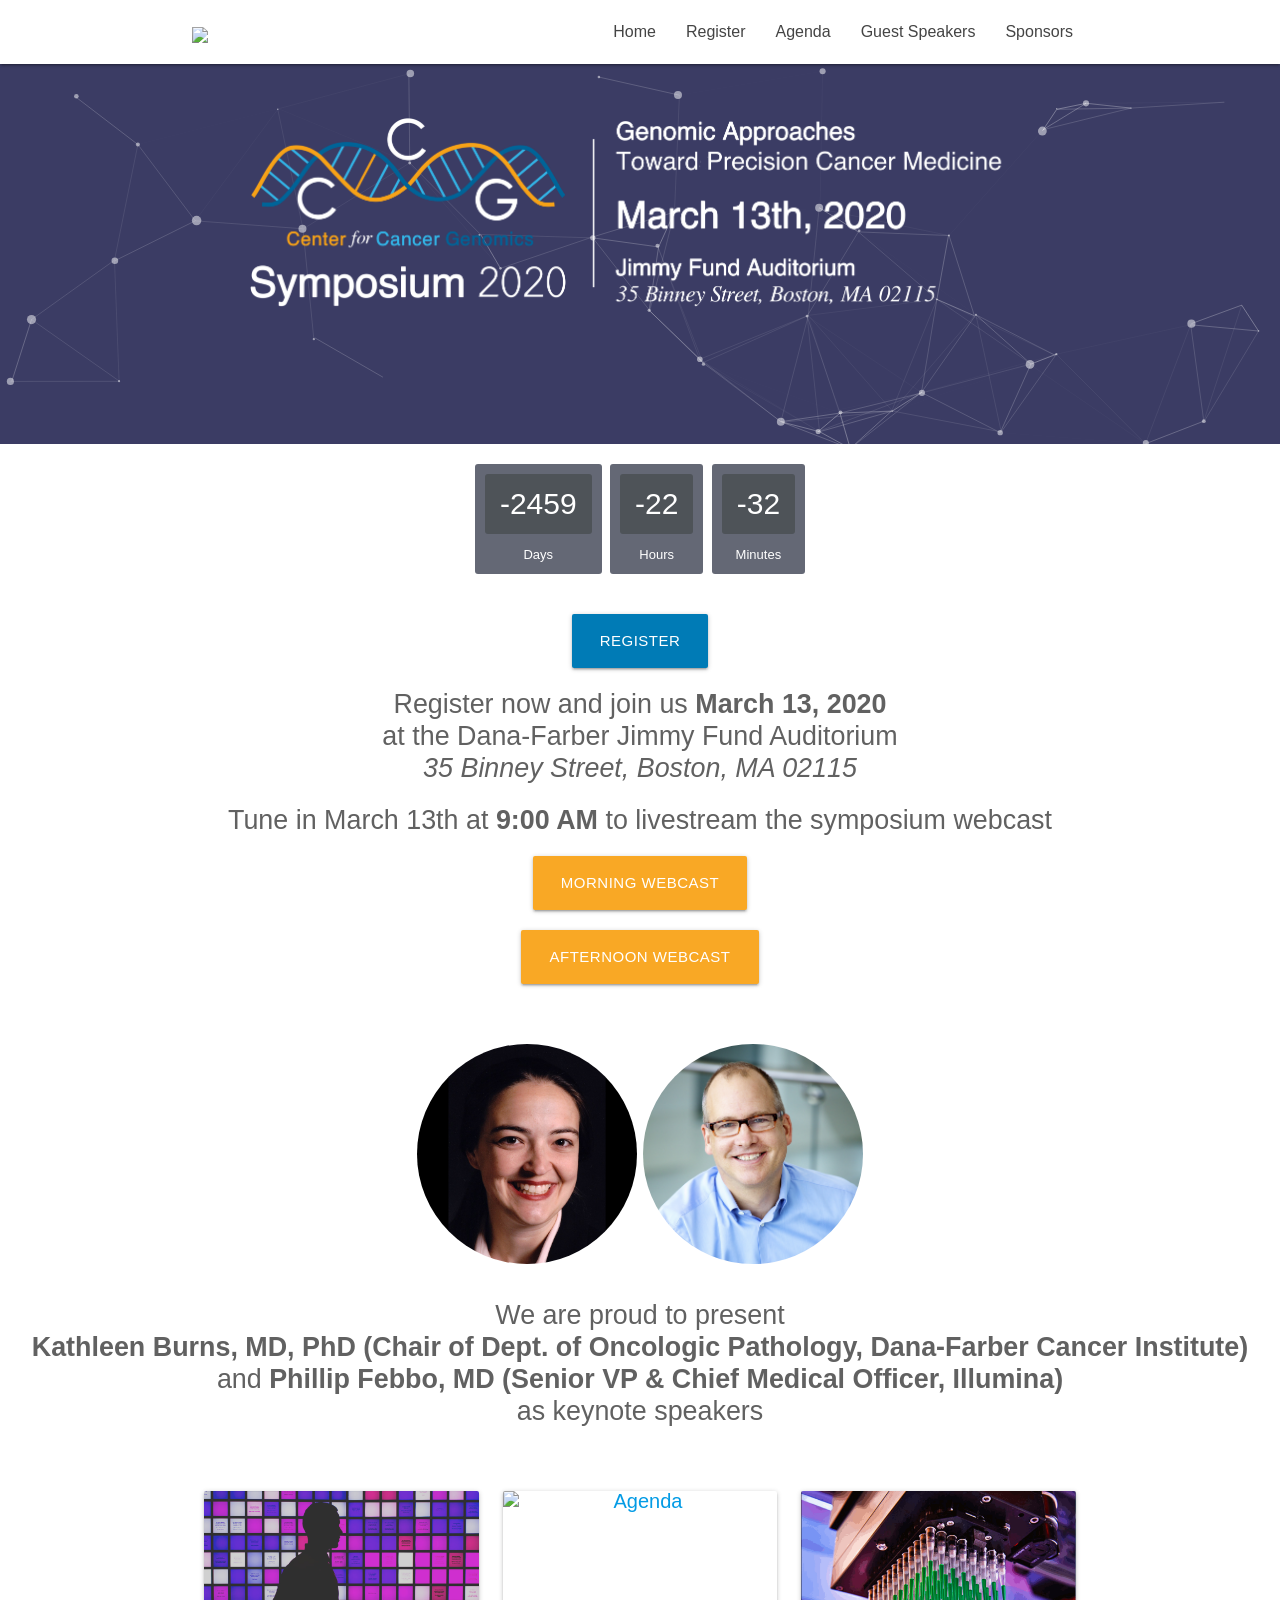
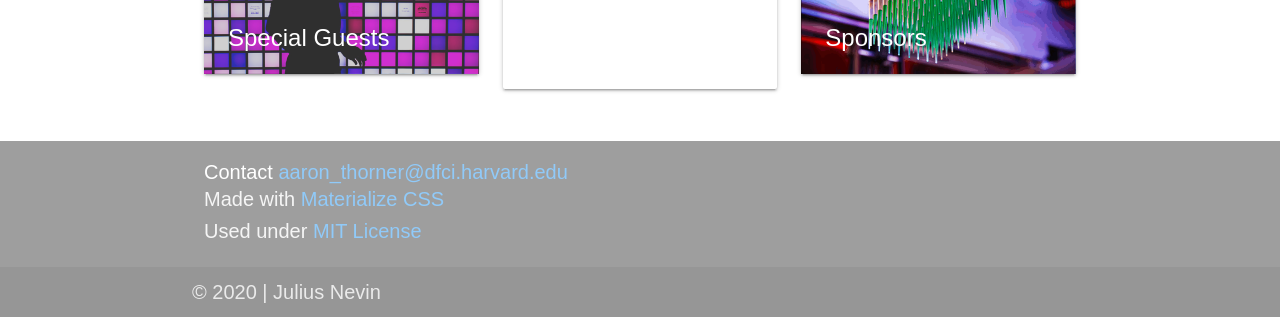
==== index.html @ 91794376 "Update index.html" ====
<!DOCTYPE html>
<html lang="en">

    <head>
        <meta content="text/html; charset=UTF-8" http-equiv="Content-Type"/>
        <meta content="width=device-width, initial-scale=1" name="viewport"/>
        <title>CCG Symposium 2020 | Home</title>

        <!-- CSS  -->
        <link href="https://fonts.googleapis.com/icon?family=Material+Icons" rel="stylesheet">
        <link href="css/materialize.css" media="screen,projection" rel="stylesheet" type="text/css"/>
        <link href="css/materialize.min.css" media="screen,projection" rel="stylesheet" type="text/css"/>
        <link href="css/style.css" media="screen,projection" rel="stylesheet" type="text/css"/>
        <link href="css/materialize-social.css" media="screen,projection" rel="stylesheet" type="text/css"/>

        <link href="img/favicon.png" rel="icon">

    </head>

    <body>
        <nav class="white" role="navigation">
            <div class="nav-wrapper container">
                <a class="brand-logo" href="https://www.dana-farber.org/research/departments-centers-and-labs/integrative-research-centers/center-for-cancer-genome-discovery/" id="logo-container"><img src="https://www.dana-farber.org/ui/images/img-logo-2x-new.png" style="padding-top: 8px;" width="180"></a>
                <ul class="right hide-on-med-and-down">
                    <li>
                        <a href="index.html">Home</a>
                    </li>
                    <li>
                        <a href="https://docs.google.com/forms/d/e/1FAIpQLScaH3GKO5jybAWnoxm8asx4f4J4zlzcFQarXJ048cULuF-FJQ/viewform">Register</a>
                    </li>
                    <li>
                        <a href="2020_Symposium_Agenda_Titles.pdf">Agenda</a>
                    </li>
                    <li>
                        <a href="guests.html">Guest Speakers</a>
                    </li>
                    <li>
                        <a href="sponsors.html">Sponsors</a>
                    </li>
                </ul>

                <ul class="sidenav" id="nav-mobile">
                    <li>
                        <a href="index.html">Home</a>
                    </li>
                    <li>
                        <a href="https://docs.google.com/forms/d/e/1FAIpQLScaH3GKO5jybAWnoxm8asx4f4J4zlzcFQarXJ048cULuF-FJQ/viewform">Register</a>
                    </li>
                    <li>
                        <a href="2020_Symposium_Agenda_Titles.pdf">Agenda</a>
                    </li>
                    <li>
                        <a href="guests.html">Guest Speakers</a>
                    </li>
                    <li>
                        <a href="sponsors.html">Sponsors</a>
                    </li>
                </ul>
                <a class="sidenav-trigger" data-target="nav-mobile" href="#">
                    <i class="material-icons">menu</i>
                </a>
            </div>
        </nav>

        <div class="parallax-container" id="index-banner">
              <div class="parallax">
                <div id="particles-js"></div>
            </div>
                <a name="home"></a>
                <div class="container">
                    <div class="row center">

                        <style>
                            .gfg {
                                max-width: 100%;
                                text-align: center;
                                padding: 50px;
                            }

                            img {
                                max-width: 100%;
                                align-self: center;
                                margin: 0 auto;
                            }
                            
                        </style>
                        <div class="gfg">
                            <img src="img/ccg_logo_alt.png" 
                            srcset="img/ccg_logo_alt.png 992w, 
                            img/ccg_logo.png" 
                            sizes="(min-width:992px) 100vw">
                        </div>
                       

                    </div>
                </div>

                
            </div>
        <br>
<div class="row center">

                <div id="clockdiv">
                    <div>
                        <span class="days" id="day"></span>
                        <div class="small">
                            <small>Days</small>
                        </div>
                    </div>
                    <div>
                        <span class="hours" id="hour"></span>
                        <div class="small">
                            <small>Hours</small>
                        </div>
                    </div>
                    <div>
                        <span class="minutes" id="minute"></span>
                        <div class="small">
                            <small>Minutes</small>
                        </div>
                    </div>
    
                    </div>
                </div>

        <style>
            small {
                font-size: small;
            }
        </style>


<br>

 <div class="row center">
                  
                  <a class="waves-effect waves-light btn-large linkedin" href="https://docs.google.com/forms/d/e/1FAIpQLScaH3GKO5jybAWnoxm8asx4f4J4zlzcFQarXJ048cULuF-FJQ/viewform">REGISTER</a>

              </div>

<div class="row center">
  <p class="flow-text">
  <strong class ="grey-text text-darken-2">Register now and join us <b>March 13, 2020</b> <br> at the Dana-Farber Jimmy Fund Auditorium <br><i>35 Binney Street, Boston, MA 02115</i></strong></p>
<br>
      <p class="flow-text">
      <strong class ="grey-text text-darken-2">Tune in March 13th at <b>9:00 AM</b> to livestream the symposium webcast</strong></p>

<br>
                  
                  <a class="waves-effect waves-light btn-large yellow darken-3" href="https://externalmediasite.partners.org/Mediasite/Play/9fe8ebcc84424815a90bc1432d85db121d">Morning Webcast</a>

              <br><br>
                  
                  <a class="waves-effect waves-light btn-large btn-large yellow darken-3" href="https://externalmediasite.partners.org/Mediasite/Play/fb950b2f7de045c0a0c8453754033b471d">Afternoon Webcast</a>

              </div>
    
    <br>
                        
               
               
            </div>

        </div>
</div>
<br>

<div class="row center">

        <img src="img/guests/burns.png" alt="" width="220px" class="circle">
        <img src="img/guests/febbo.png" alt="" width="220px" class="circle">

    <p class="flow-text"><br>
        <strong class ="grey-text text-darken-2">We are proud to present <br><b>Kathleen Burns, MD, PhD (Chair of Dept. of Oncologic Pathology, Dana-Farber Cancer Institute)</b><br>and <b>Phillip Febbo, MD (Senior VP & Chief Medical Officer, Illumina)</b> <br> as keynote speakers</strong></p>
  <br>

<div class="parallax">
<div id="particles-js">
    


</a></html></div></div></body></html></div><div class="section"><div class="container"><div class="row center"><div class="col s12 m4"><div class="card"><div class="card-image waves-effect waves-block waves-light"><a href="./guests.html">
<img alt="Special Guests" class="responsive-img wp-post-image" height="220" src="img/guests.jpg" title="Special Guests" width="305">
<span class="card-title home">
    <font style="vertical-align: inherit;">
        <font style="vertical-align: inherit;">Special Guests</font>
    </font>
</span></a></div></div></div><div class="col s12 m4"><div class="card"><div class="card-image waves-effect waves-block waves-light"><a href="2020_Symposium_Agenda_Titles.pdf">
<img alt="Agenda" class="responsive-img wp-post-image" height="220" src="img/dana.png" title="Agenda" width="305">
<span class="card-title home">
    <font style="vertical-align: inherit;">
        <font style="vertical-align: inherit;">Agenda</font>
    </font>
</span></a></div></div></div><div class="col s12 m4"><div class="card"><div class="card-image waves-effect waves-block waves-light"><a href="sponsors.html">
<img alt="Sponsors" class="responsive-img wp-post-image" height="220" src="img/sponsors.png" title="Sponsors" width="305">
<span class="card-title home">
    <font style="vertical-align: inherit;">
        <font color="white" style="vertical-align: inherit;">Sponsors</font>
    </font>
</span></a></div></div></div></div></div></div><footer class="page-footer grey"><div class="container"><div class="row"><div class="col l6 s12"><h5 class="white-text">Contact <a class="blue-text text-lighten-3" href="mailto:aaron_thorner@dfci.harvard.edu">aaron_thorner@dfci.harvard.edu</a><br></p></h5><p class="grey-text text-lighten-4">Made with <a class="blue-text text-lighten-3" href="http://materializecss.com">Materialize CSS</a><br></p><p class="grey-text text-lighten-4">Used under <a class="blue-text text-lighten-3" href="https://github.com/Dogfalo/materialize/blob/master/LICENSE">MIT
                                                                            License</a></p></div><div class="col l3 s12"></div></div></div><div class="footer-copyright"><div class="container">&copy; 2020 | Julius Nevin</div></div></footer>
                                                                            
                                                                            <!--  Scripts--><script src="https://code.jquery.com/jquery-2.1.1.min.js"></script><script src="js/materialize.js"></script><script src="js/init.js"></script><script src="http://cdn.jsdelivr.net/particles.js/2.0.0/particles.min.js"></script><script src="js/particles.js"></script><script src="js/particles.min.js"></script><script src="js/app.js"></script><script>var deadline = new Date("March 13, 2020 08:30:00").getTime();

var x = setInterval(function () {

    var now = new Date().getTime();
    var t = deadline - now;
    var days = Math.floor(t / (1000 * 60 * 60 * 24));
    var hours = Math.floor((t % (1000 * 60 * 60 * 24)) / (1000 * 60 * 60));
    var minutes = Math.floor((t % (1000 * 60 * 60)) / (1000 * 60));
    var seconds = Math.floor((t % (1000 * 60)) / 1000);
    document.getElementById("day").innerHTML = days;
    document.getElementById("hour").innerHTML = hours;
    document.getElementById("minute").innerHTML = minutes;
    document.getElementById("second").innerHTML = seconds;
    if (t < 0) {
        clearInterval(x);
        document.getElementById("demo").innerHTML = "TIME UP";
        document.getElementById("day").innerHTML = '0';
        document.getElementById("hour").innerHTML = '0';
        document.getElementById("minute").innerHTML = '0';
        document.getElementById("second").innerHTML = '0';
    }
}, 1000);</script><meta content="width=device-width, initial-scale=1" name="viewport"><style>body {
    font-family: Arial, Helvetica, sans-serif;
    font-size: 20px;
}

#myBtn {
    display: none;
    position: fixed;
    bottom: 20px;
    right: 30px;
    z-index: 99;
    font-size: 18px;
    border: none;
    outline: none;
    background-color: rgba(73, 72, 72, 0.514);
    color: white;
    cursor: pointer;
    padding: 15px;
    border-radius: 4px;
}

#myBtn:hover {
    background-color: #555;
}<style></head><body><button id="myBtn" onclick="topFunction()" title="Go to top">▲</button><script>window.onscroll = function () {
    scrollFunction()
};

function scrollFunction() {
    if (document.body.scrollTop > 50 || document.documentElement.scrollTop > 50) {
        document.getElementById("myBtn").style.display = "block";
    } else {
        document.getElementById("myBtn").style.display = "none";
    }
}

// When the user clicks on the button, scroll to the top of the document
function topFunction() {
    document.body.scrollTop = 0;
    document.documentElement.scrollTop = 0;
}</script></body></html>
---- css/style.css ----
/* Custom Stylesheet */
/**
 * Use this file to override Materialize files so you can update
 * the core Materialize files in the future
 *
 * Made By MaterializeCSS.com
 */

 
nav ul a,
nav .brand-logo {
  color: #444;
}

p {
  line-height: 2rem;
}

.sidenav-trigger {
  color: #204c70;
}

.parallax-container {
  min-height: 380px;
  line-height: 0;
  height: auto;
  color: rgba(255,255,255,.9);
}
  .parallax-container .section {
    width: 100%;
  }

@media only screen and (max-width : 992px) {
  .parallax-container .section {
    position: absolute;
    top: 40%;
  }
  #index-banner .section {
    top: 10%;
  }
}

@media only screen and (max-width : 600px) {
  #index-banner .section {
    top: 0;
  }
}

#clockdiv{
  font-family: sans-serif;
  color: #fff;
  display: inline-block;
  font-weight: 100;
  text-align: center;
  font-size: 30px;
}

#clockdiv > div{
  padding: 10px;
  border-radius: 3px;
  background: rgb(100, 104, 117);
  display: inline-block;
}

#clockdiv div > span{
  padding: 15px;
  border-radius: 3px;
  background: rgb(78, 83, 88);
  display: inline-block;
}

.icon-block {
  padding: 0 15px;
}
.icon-block .material-icons {
  font-size: inherit;
}

footer.page-footer {
  margin: 0;
}

/* =============================================================================
   HTML5 CSS Reset Minified - Eric Meyer
   ========================================================================== */

   html,body,div,span,object,iframe,h1,h2,h3,h4,h5,h6,p,blockquote,pre,abbr,address,cite,code,del,dfn,em,img,ins,kbd,q,samp,small,strong,sub,sup,var,b,i,dl,dt,dd,ol,ul,li,fieldset,form,label,legend,table,caption,tbody,tfoot,thead,tr,th,td,article,aside,canvas,details,figcaption,figure,footer,header,hgroup,menu,nav,section,summary,time,mark,audio,video{margin:0;padding:0;border:0;outline:0;font-size:100%;vertical-align:baseline;background:transparent}
   body{line-height:1}
   article,aside,details,figcaption,figure,footer,header,hgroup,menu,nav,section{display:block}
   nav ul{list-style:none}
   blockquote,q{quotes:none}
   blockquote:before,blockquote:after,q:before,q:after{content:none}
   a{margin:0;padding:0;font-size:100%;vertical-align:baseline;background:transparent;text-decoration:none}
   mark{background-color:#ff9;color:#000;font-style:italic;font-weight:bold}
   del{text-decoration:line-through}
   abbr[title],dfn[title]{border-bottom:1px dotted;cursor:help}
   table{border-collapse:collapse;border-spacing:0}
   hr{display:block;height:1px;border:0;border-top:1px solid #ccc;margin:1em 0;padding:0}
   input,select{vertical-align:middle}
   li{list-style:none}
   
   
   /* =============================================================================
      My CSS
      ========================================================================== */
   
   
   
   .js-count-particles{
     font-size: 1.1em;
   }
   
   #stats,
   .count-particles{
     -webkit-user-select: none;
     margin-top: 5px;
     margin-left: 5px;
   }
   
   #stats{
     border-radius: 3px 3px 0 0;
     overflow: hidden;
   }
   
   .count-particles{
     border-radius: 0 0 3px 3px;
   }
   
   
   /* ---- particles.js container ---- */
   
   #particles-js{
     width: 100%;
     height: 100%;
     background-color: #3b3c64;
     background-image: genes.jpg;
     background-size: cover;
     background-position: 50% 50%;
     background-repeat: no-repeat;
   }
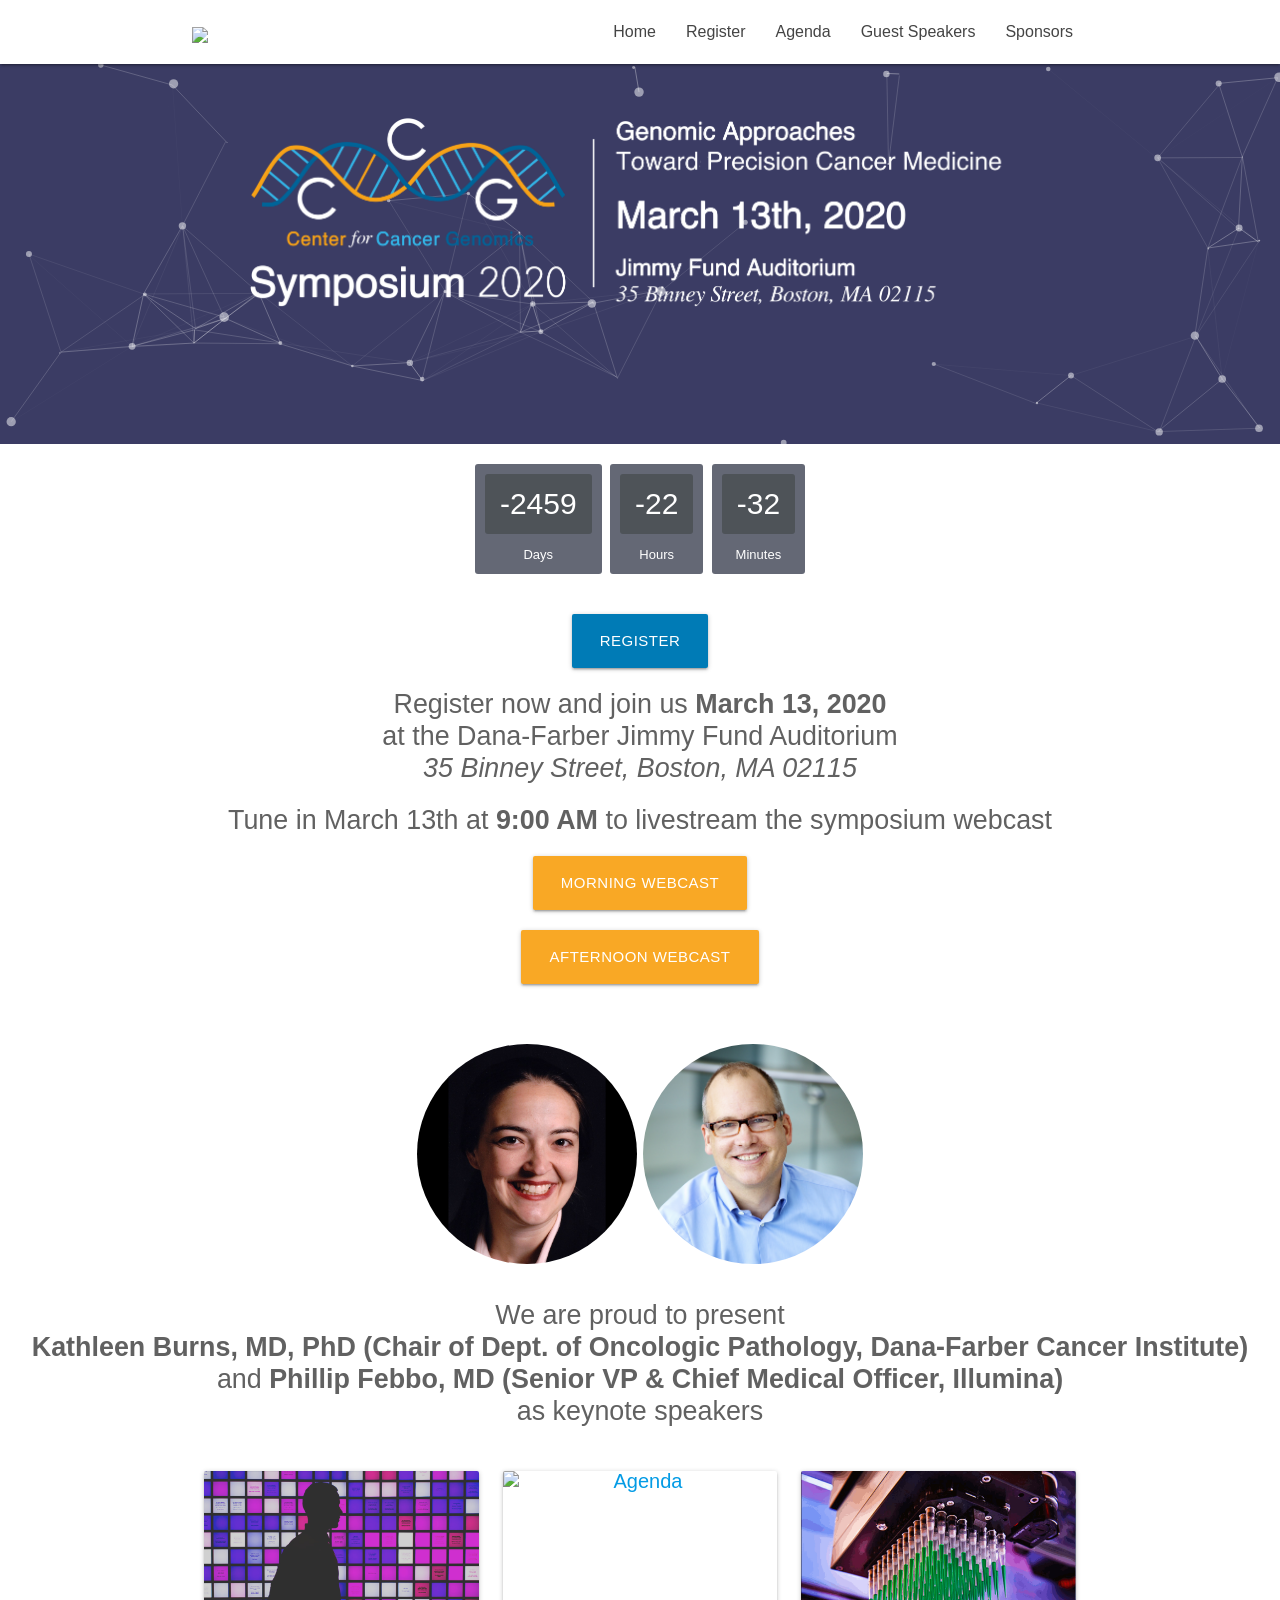
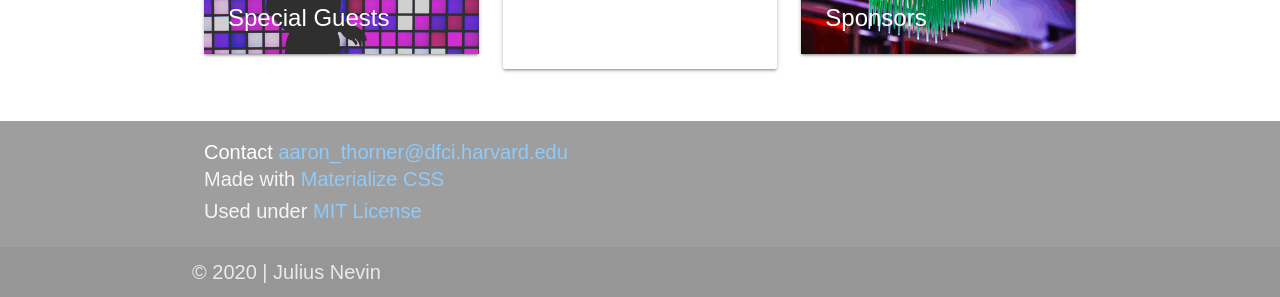
==== commit 73b04443: "Update index.html" ====
--- a/index.html
+++ b/index.html
@@ -172,7 +172,7 @@
 
     <p class="flow-text"><br>
         <strong class ="grey-text text-darken-2">We are proud to present <br><b>Kathleen Burns, MD, PhD (Chair of Dept. of Oncologic Pathology, Dana-Farber Cancer Institute)</b><br>and <b>Phillip Febbo, MD (Senior VP & Chief Medical Officer, Illumina)</b> <br> as keynote speakers</strong></p>
-  <br>
+  
 
 <div class="parallax">
 <div id="particles-js">
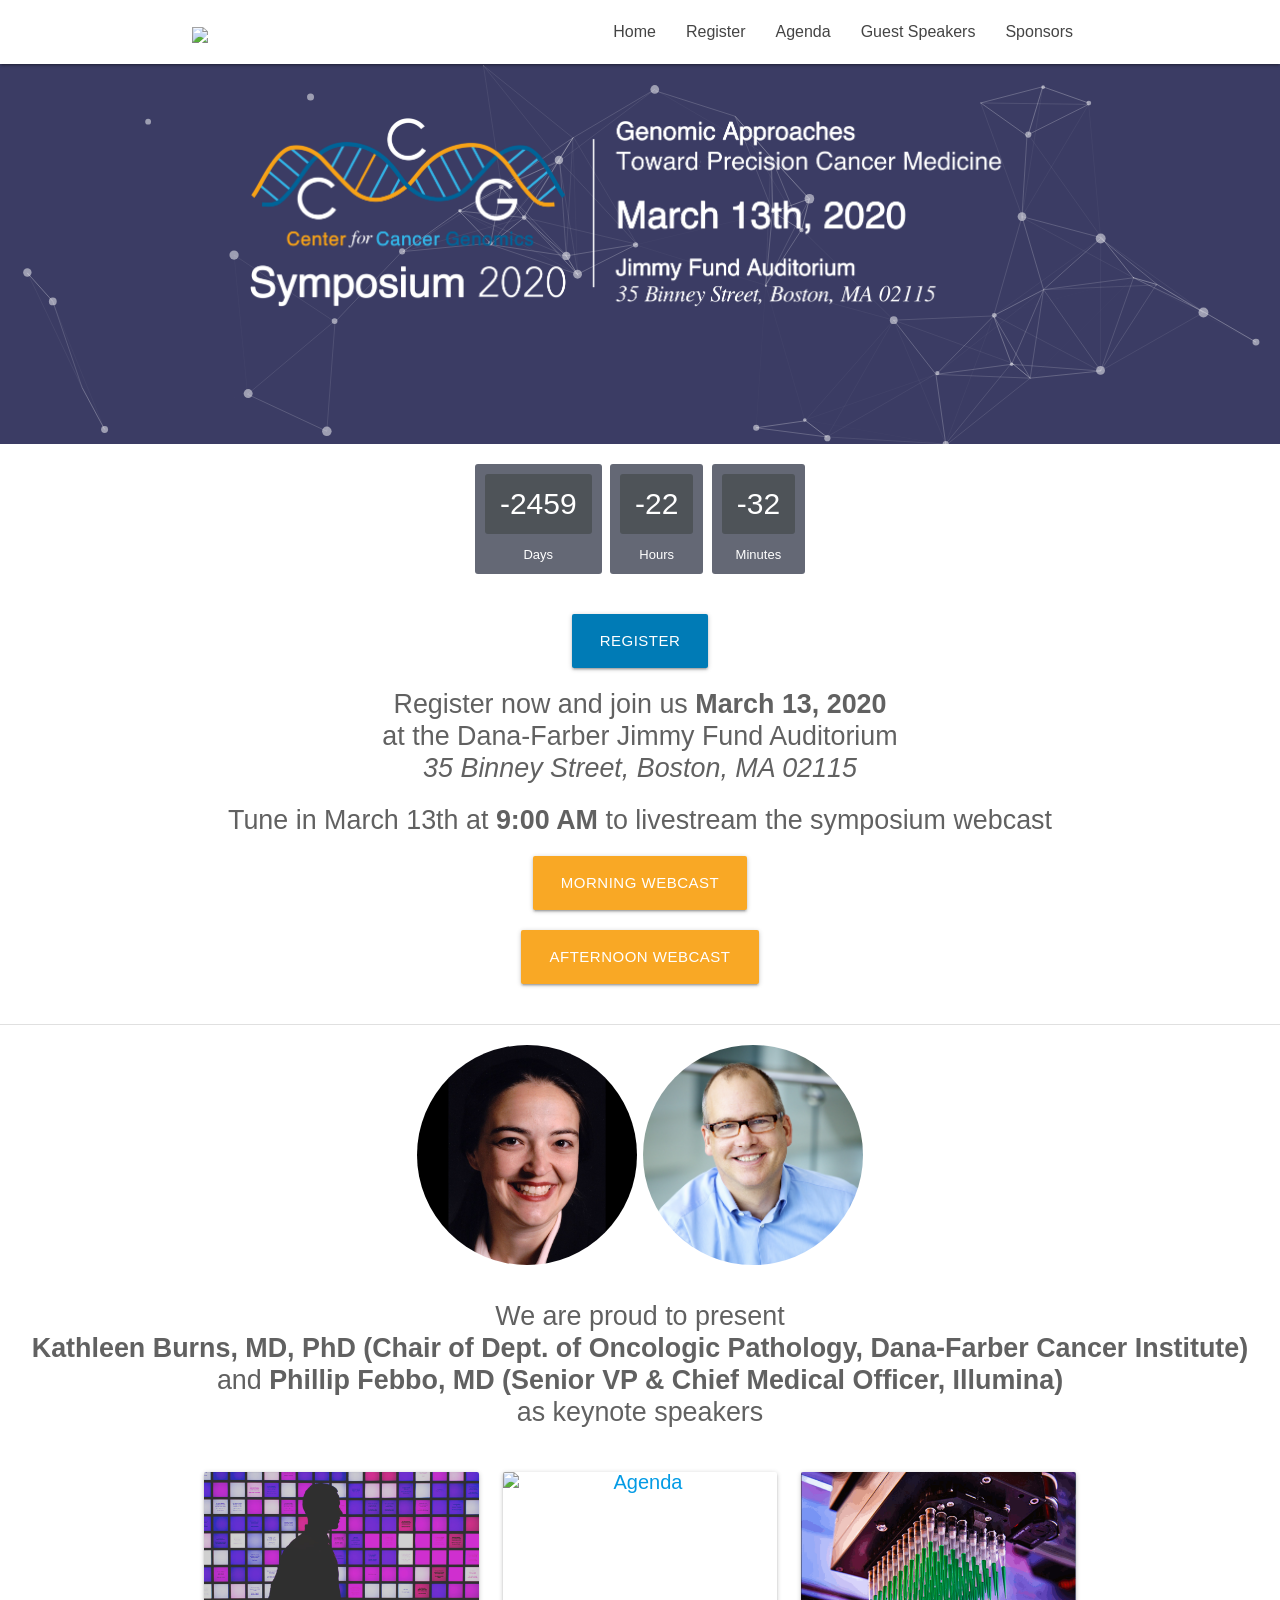
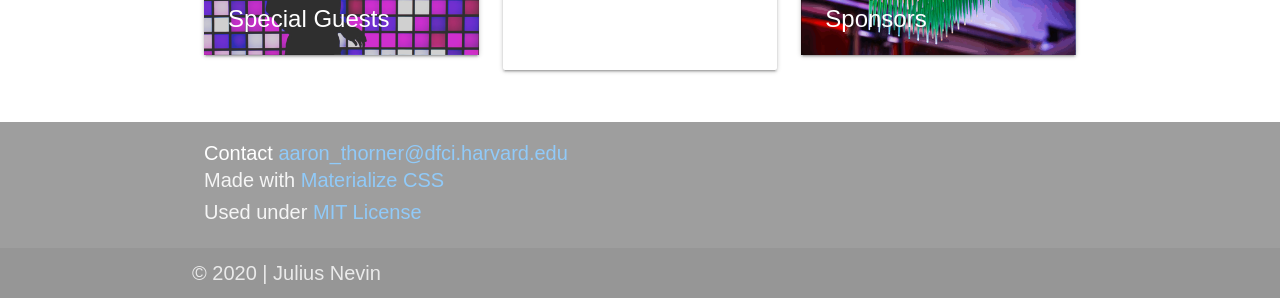
==== commit 7fa3e633: "Update index.html" ====
--- a/index.html
+++ b/index.html
@@ -156,9 +156,8 @@
               </div>
     
     <br>
-                        
-               
-               
+              <div class="divider"></div>
+
             </div>
 
         </div>
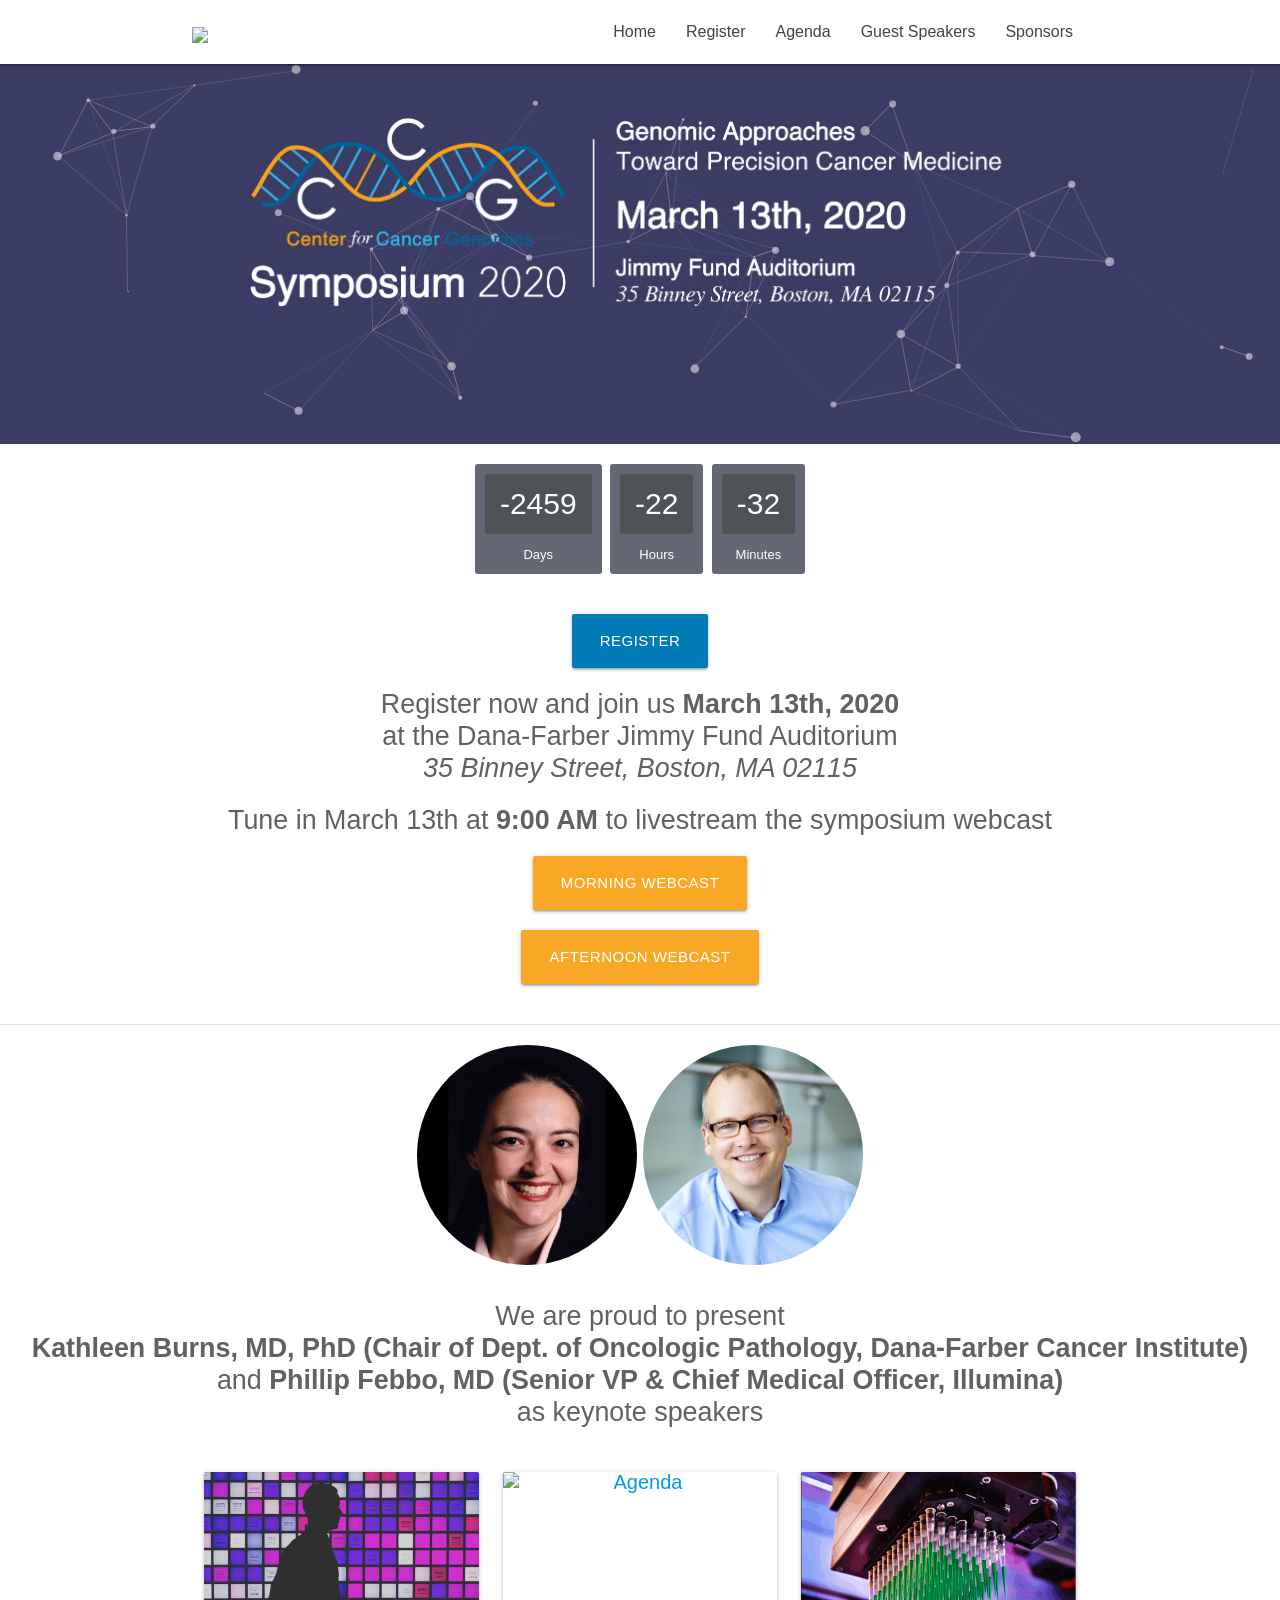
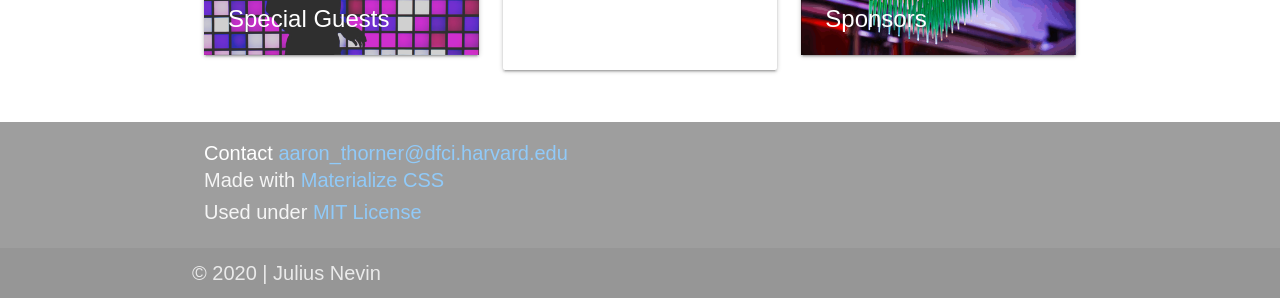
==== commit 51761a48: "Update index.html" ====
--- a/index.html
+++ b/index.html
@@ -140,7 +140,7 @@
 
 <div class="row center">
   <p class="flow-text">
-  <strong class ="grey-text text-darken-2">Register now and join us <b>March 13, 2020</b> <br> at the Dana-Farber Jimmy Fund Auditorium <br><i>35 Binney Street, Boston, MA 02115</i></strong></p>
+  <strong class ="grey-text text-darken-2">Register now and join us <b>March 13th, 2020</b> <br> at the Dana-Farber Jimmy Fund Auditorium <br><i>35 Binney Street, Boston, MA 02115</i></strong></p>
 <br>
       <p class="flow-text">
       <strong class ="grey-text text-darken-2">Tune in March 13th at <b>9:00 AM</b> to livestream the symposium webcast</strong></p>
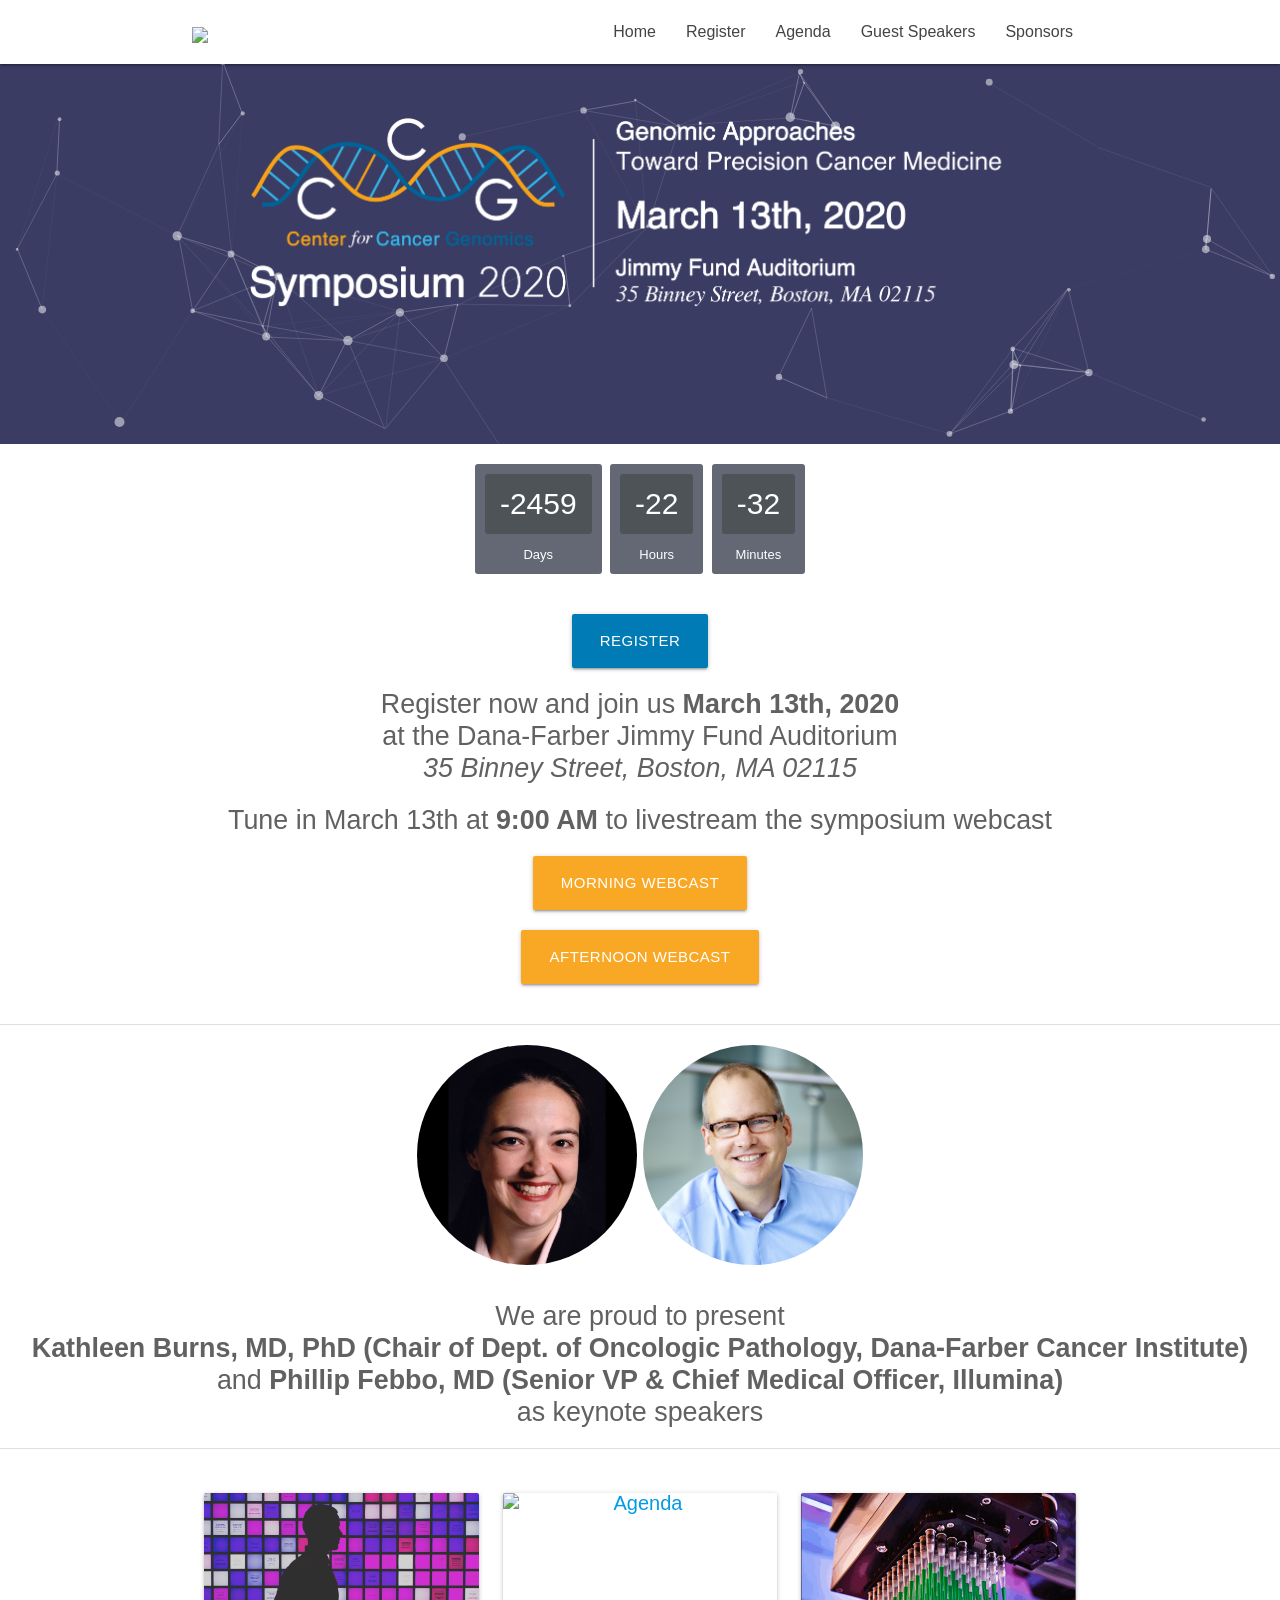
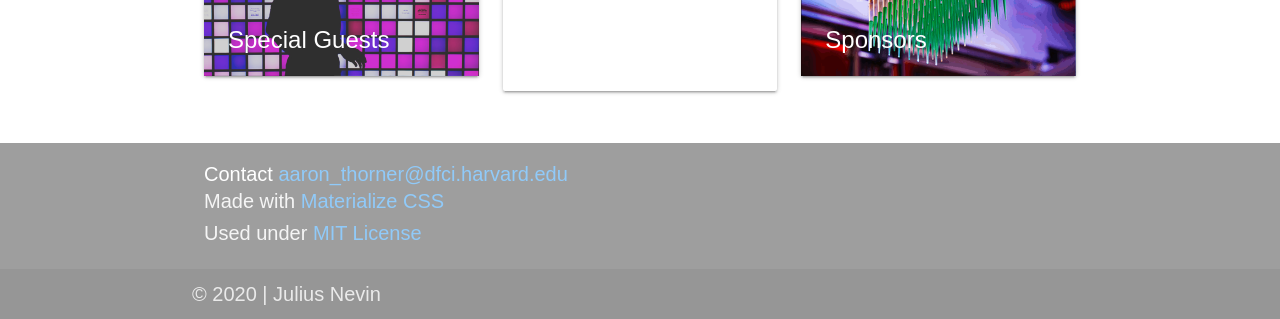
==== commit 5c670aec: "Update index.html" ====
--- a/index.html
+++ b/index.html
@@ -171,7 +171,9 @@
 
     <p class="flow-text"><br>
         <strong class ="grey-text text-darken-2">We are proud to present <br><b>Kathleen Burns, MD, PhD (Chair of Dept. of Oncologic Pathology, Dana-Farber Cancer Institute)</b><br>and <b>Phillip Febbo, MD (Senior VP & Chief Medical Officer, Illumina)</b> <br> as keynote speakers</strong></p>
-  
+  <br>
+                  <div class="divider"></div>
+
 
 <div class="parallax">
 <div id="particles-js">
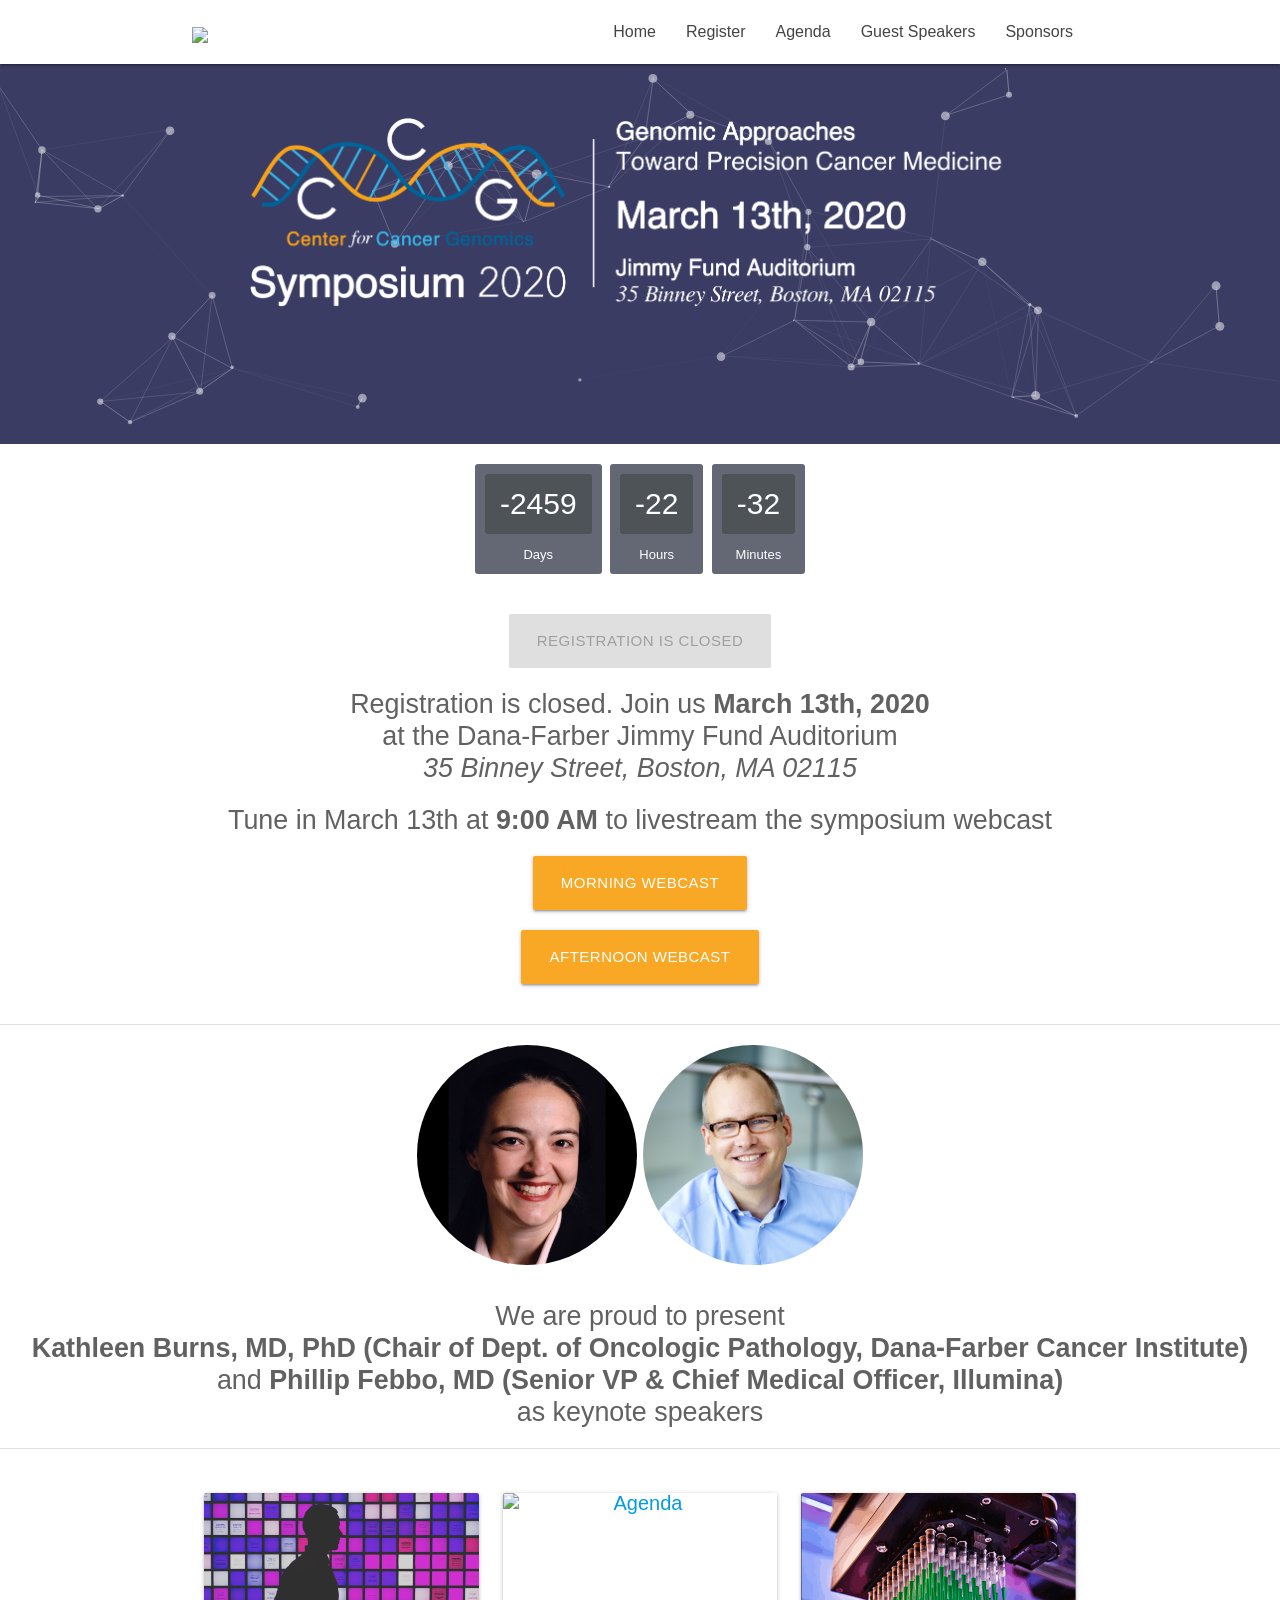
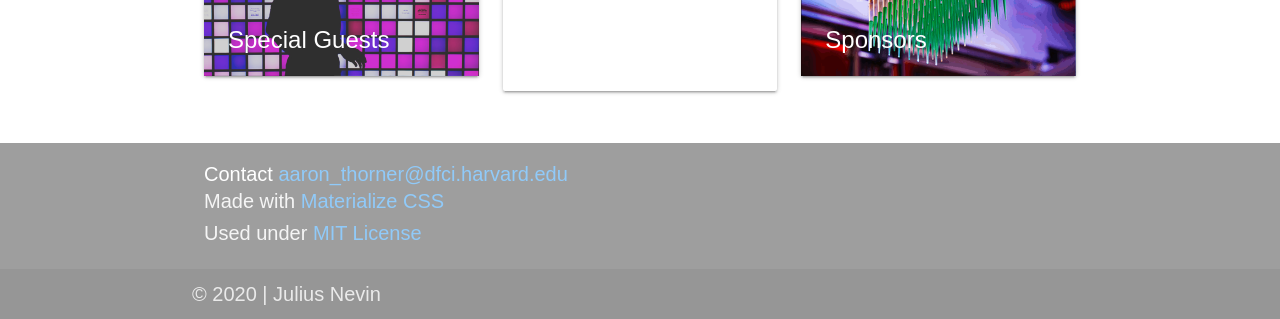
==== commit e39b5376: "Update index.html" ====
--- a/index.html
+++ b/index.html
@@ -134,13 +134,13 @@
 
  <div class="row center">
                   
-                  <a class="waves-effect waves-light btn-large linkedin" href="https://docs.google.com/forms/d/e/1FAIpQLScaH3GKO5jybAWnoxm8asx4f4J4zlzcFQarXJ048cULuF-FJQ/viewform">REGISTER</a>
+                  <a class="waves-effect waves-light disabled btn-large linkedin" href="https://docs.google.com/forms/d/e/1FAIpQLScaH3GKO5jybAWnoxm8asx4f4J4zlzcFQarXJ048cULuF-FJQ/viewform">REGISTRATION IS CLOSED</a>
 
               </div>
 
 <div class="row center">
   <p class="flow-text">
-  <strong class ="grey-text text-darken-2">Register now and join us <b>March 13th, 2020</b> <br> at the Dana-Farber Jimmy Fund Auditorium <br><i>35 Binney Street, Boston, MA 02115</i></strong></p>
+  <strong class ="grey-text text-darken-2">Registration is closed. Join us <b>March 13th, 2020</b> <br> at the Dana-Farber Jimmy Fund Auditorium <br><i>35 Binney Street, Boston, MA 02115</i></strong></p>
 <br>
       <p class="flow-text">
       <strong class ="grey-text text-darken-2">Tune in March 13th at <b>9:00 AM</b> to livestream the symposium webcast</strong></p>
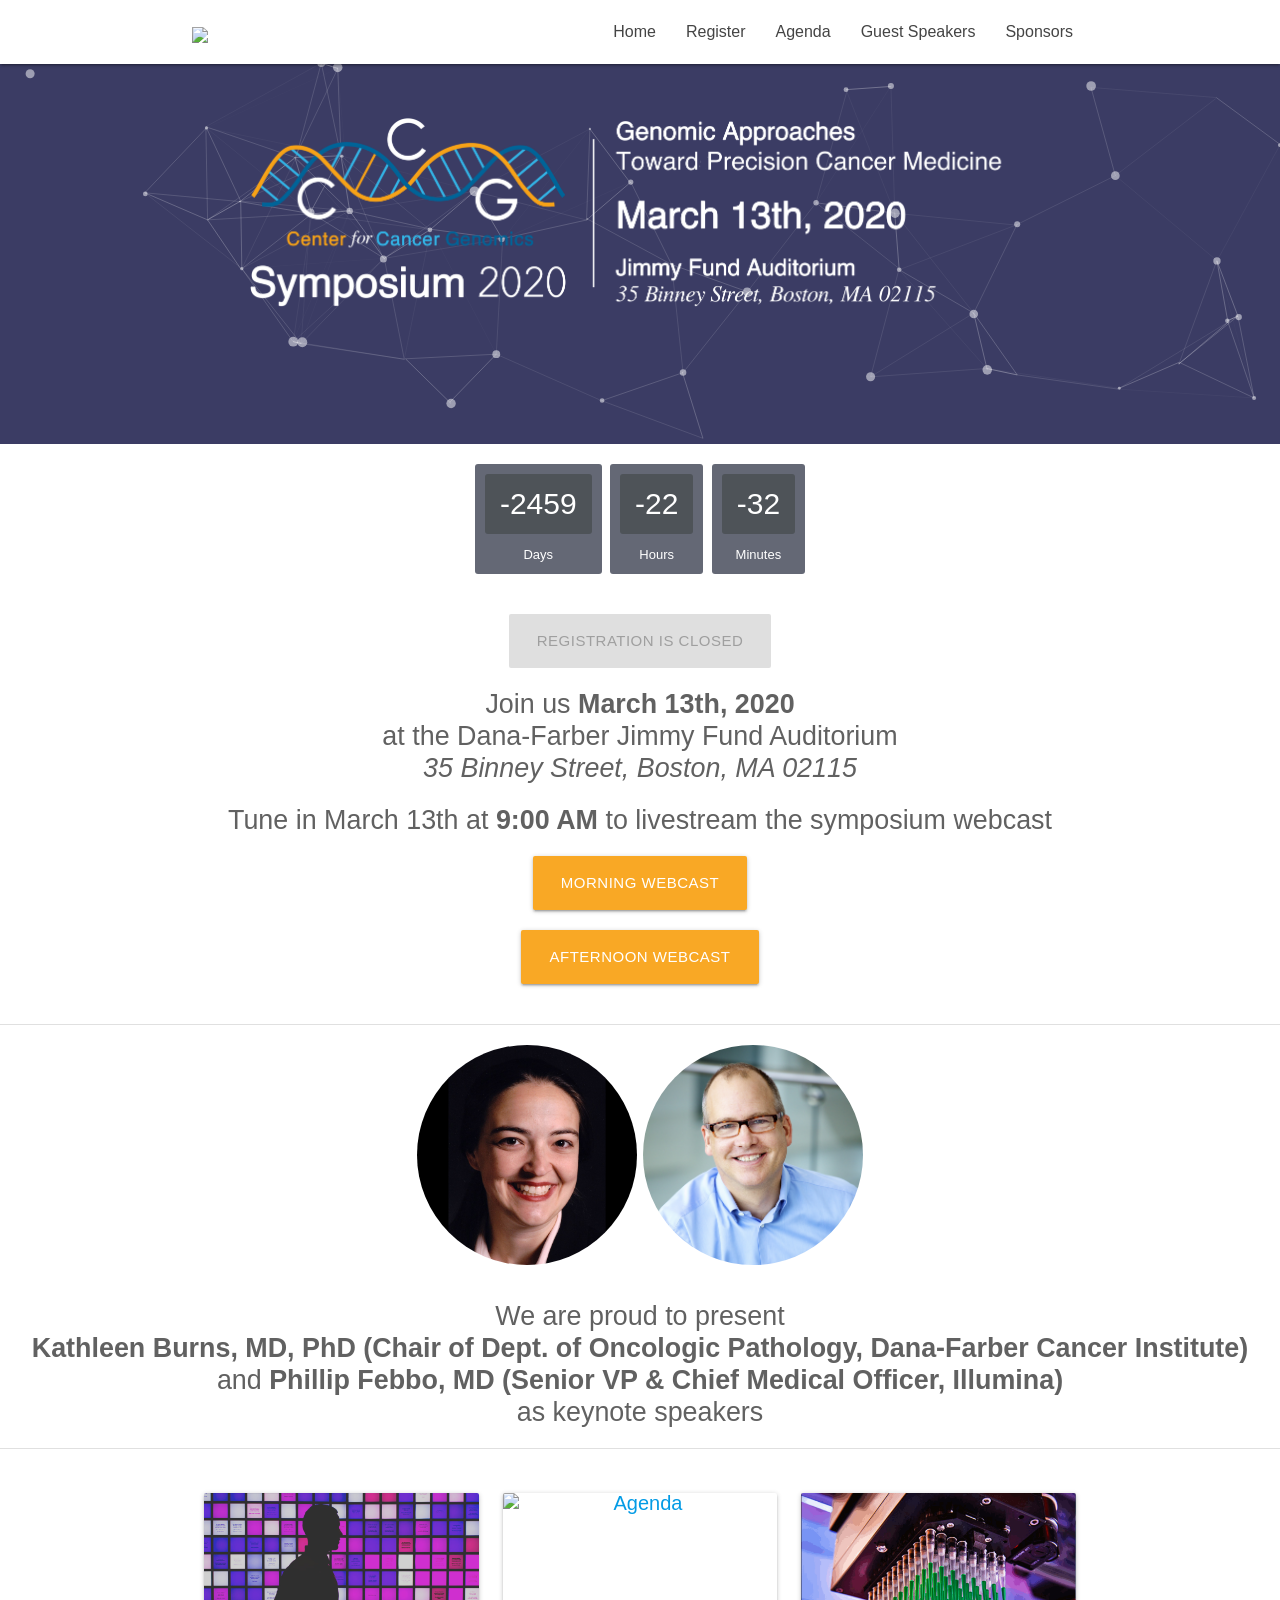
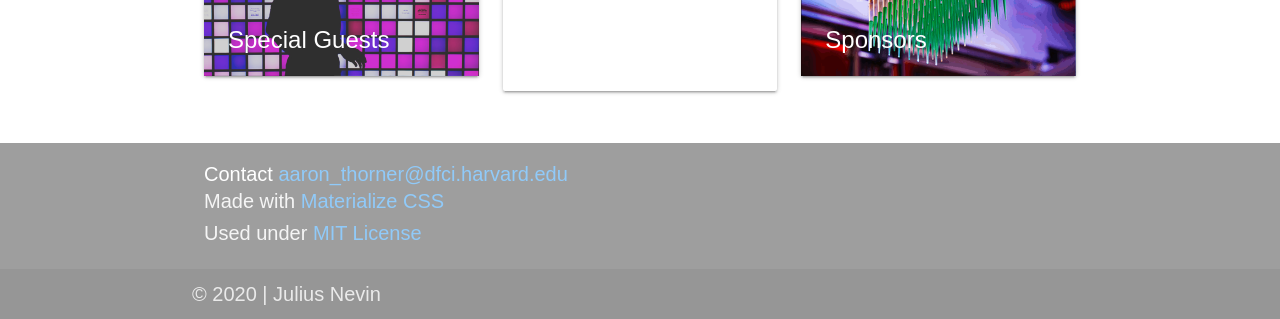
==== commit 2ebf8343: "Update index.html" ====
--- a/index.html
+++ b/index.html
@@ -140,7 +140,7 @@
 
 <div class="row center">
   <p class="flow-text">
-  <strong class ="grey-text text-darken-2">Registration is closed. Join us <b>March 13th, 2020</b> <br> at the Dana-Farber Jimmy Fund Auditorium <br><i>35 Binney Street, Boston, MA 02115</i></strong></p>
+  <strong class ="grey-text text-darken-2">Join us <b>March 13th, 2020</b> <br> at the Dana-Farber Jimmy Fund Auditorium <br><i>35 Binney Street, Boston, MA 02115</i></strong></p>
 <br>
       <p class="flow-text">
       <strong class ="grey-text text-darken-2">Tune in March 13th at <b>9:00 AM</b> to livestream the symposium webcast</strong></p>
--- a/css/style.css
+++ b/css/style.css
@@ -6,6 +6,9 @@
  * Made By MaterializeCSS.com
  */
 
+a[disabled="disabled"] {
+  pointer-events: none;
+}
  
 nav ul a,
 nav .brand-logo {
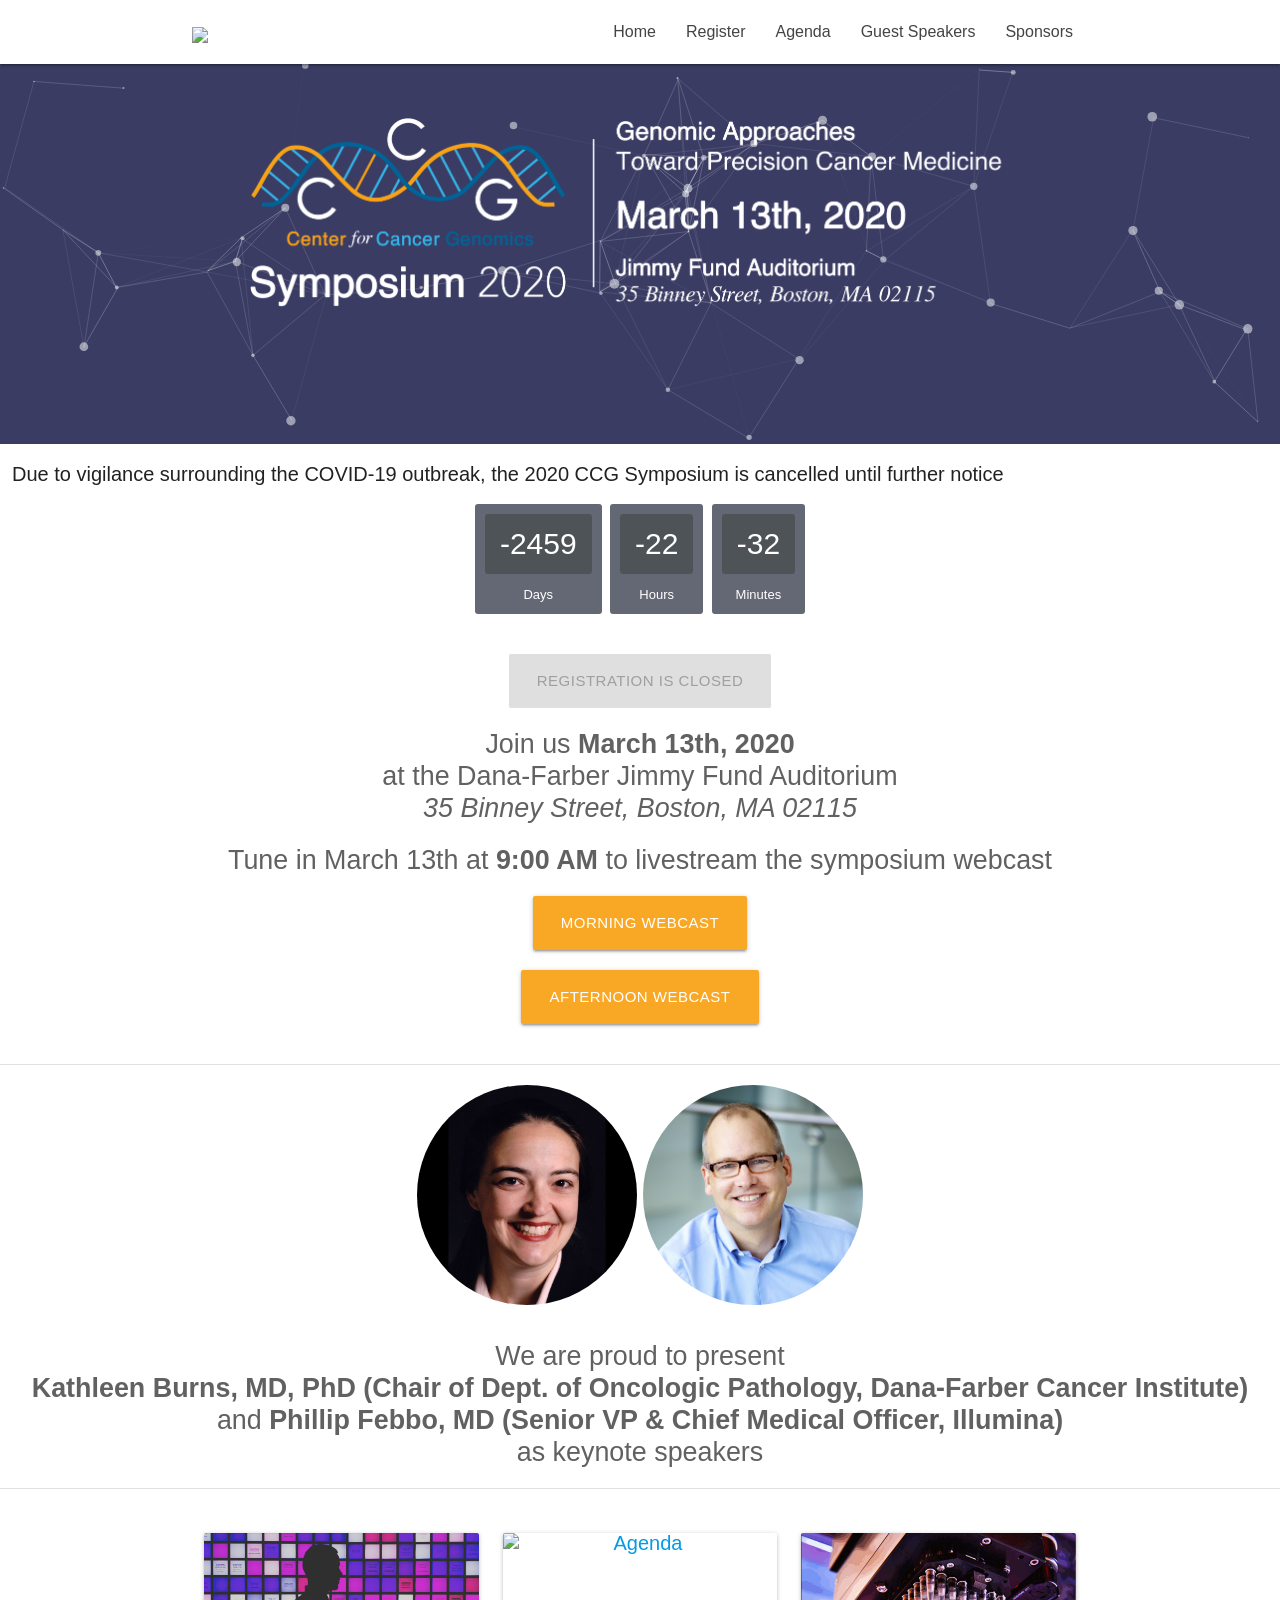
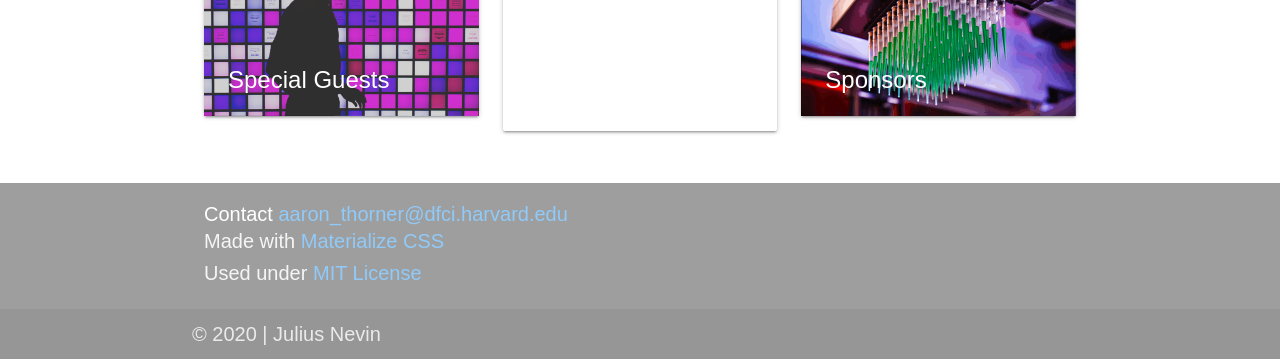
==== commit 5ad8f2c0: "Update index.html" ====
--- a/index.html
+++ b/index.html
@@ -98,6 +98,12 @@
                 
             </div>
         <br>
+        
+        <div class="row">
+      <div class="col s12">Due to vigilance surrounding the COVID-19 outbreak, the 2020 CCG Symposium is cancelled until further notice</div>
+    </div>
+          
+        
 <div class="row center">
 
                 <div id="clockdiv">
